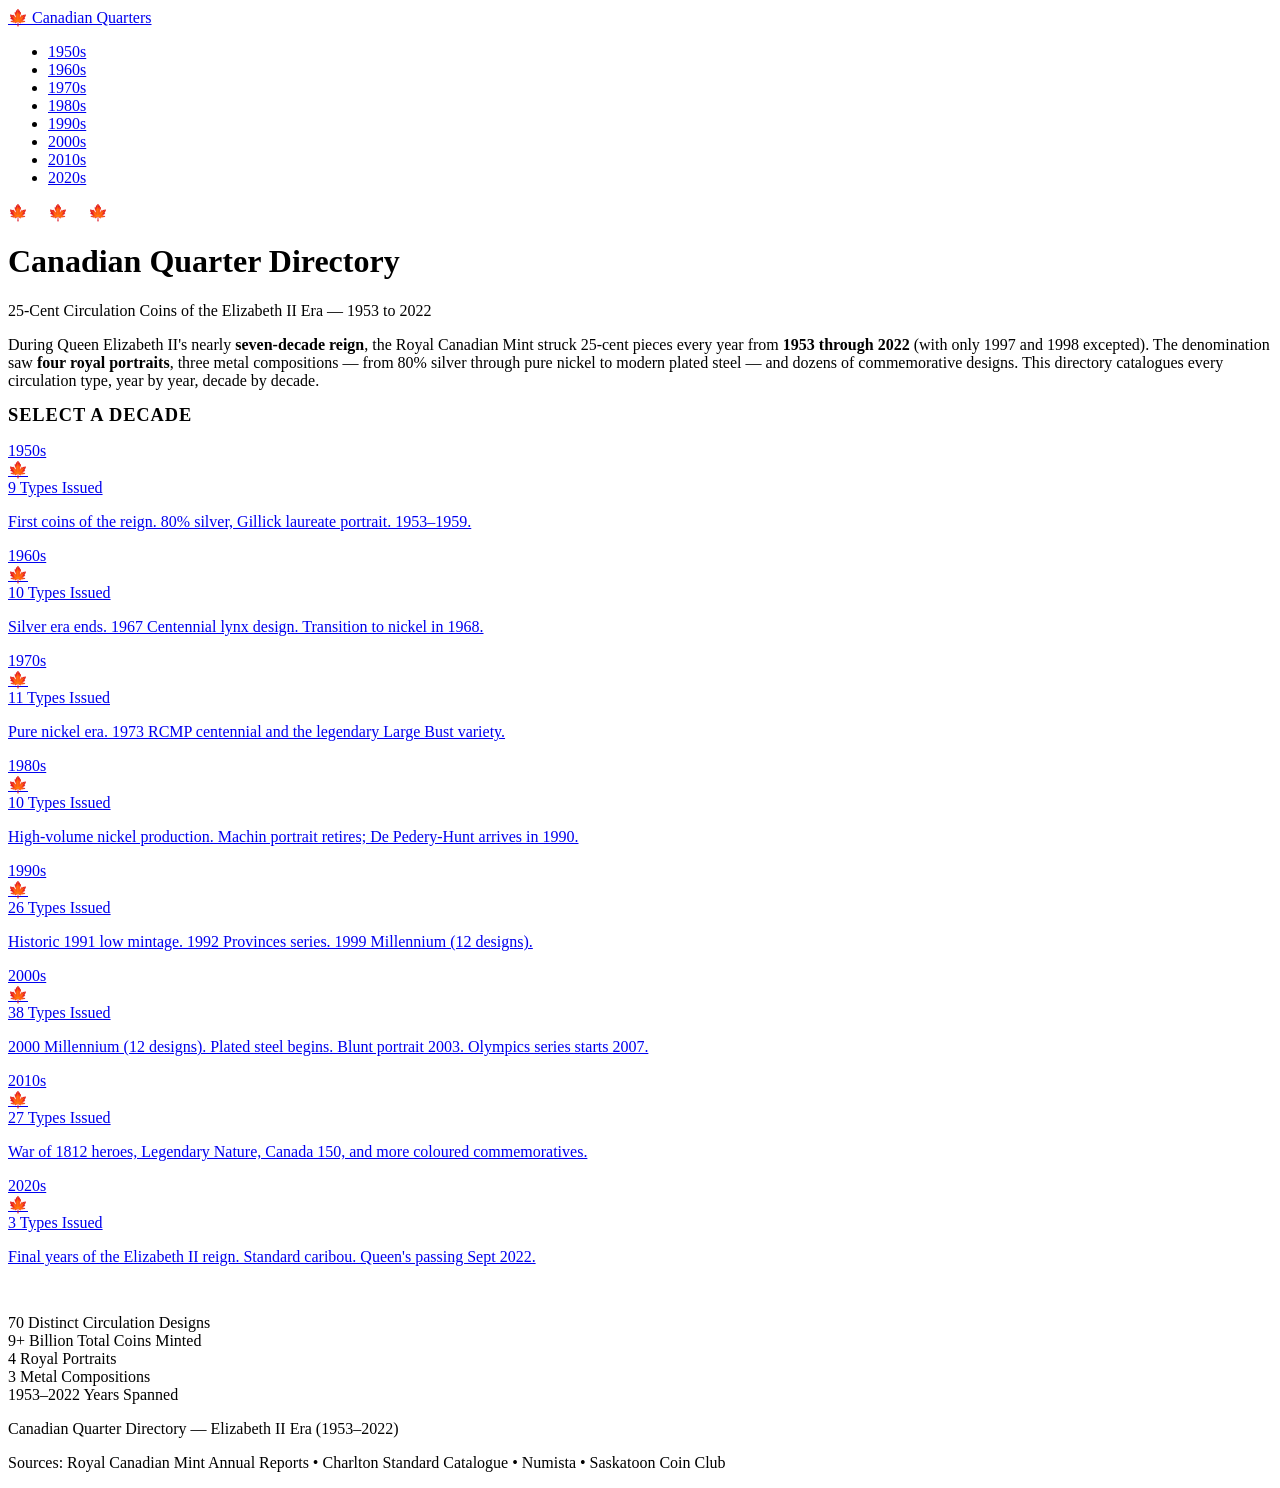
==== index.html @ 165d5d8f "Add files via upload" ====
<!DOCTYPE html>
<html lang="en">
<head>
  <meta charset="UTF-8" />
  <meta name="viewport" content="width=device-width, initial-scale=1.0" />
  <title>Canadian Quarter Directory — Elizabeth II Era (1953–2022)</title>
  <link rel="stylesheet" href="css/style.css" />
</head>
<body>

<nav>
  <a class="nav-brand" href="index.html">🍁 Canadian Quarters</a>
  <ul class="nav-links">
    <li><a href="pages/1950s.html">1950s</a></li>
    <li><a href="pages/1960s.html">1960s</a></li>
    <li><a href="pages/1970s.html">1970s</a></li>
    <li><a href="pages/1980s.html">1980s</a></li>
    <li><a href="pages/1990s.html">1990s</a></li>
    <li><a href="pages/2000s.html">2000s</a></li>
    <li><a href="pages/2010s.html">2010s</a></li>
    <li><a href="pages/2020s.html">2020s</a></li>
  </ul>
</nav>

<header class="page-header">
  <span class="maple-accent">🍁 &nbsp; &nbsp; 🍁 &nbsp; &nbsp; 🍁</span>
  <h1>Canadian Quarter Directory</h1>
  <p class="subtitle">25-Cent Circulation Coins of the Elizabeth II Era &mdash; 1953 to 2022</p>
  <div class="header-rule"></div>
</header>

<main class="container">

  <div class="intro-box">
    During Queen Elizabeth II's nearly <strong>seven-decade reign</strong>, the Royal Canadian Mint struck 25-cent pieces every year from <strong>1953 through 2022</strong> (with only 1997 and 1998 excepted). The denomination saw <strong>four royal portraits</strong>, three metal compositions — from 80% silver through pure nickel to modern plated steel — and dozens of commemorative designs. This directory catalogues every circulation type, year by year, decade by decade.
  </div>

  <h2 style="font-family:'Playfair Display',serif; font-size:1.15rem; color:var(--ink-soft); letter-spacing:0.05em; text-transform:uppercase; margin-bottom:1rem;">Select a Decade</h2>

  <div class="decade-grid">

    <a class="decade-card" href="pages/1950s.html">
      <div class="decade-label">1950s</div>
      <div class="decade-flag">🍁</div>
      <div class="decade-count">9 Types Issued</div>
      <p class="decade-desc">First coins of the reign. 80% silver, Gillick laureate portrait. 1953–1959.</p>
    </a>

    <a class="decade-card" href="pages/1960s.html">
      <div class="decade-label">1960s</div>
      <div class="decade-flag">🍁</div>
      <div class="decade-count">10 Types Issued</div>
      <p class="decade-desc">Silver era ends. 1967 Centennial lynx design. Transition to nickel in 1968.</p>
    </a>

    <a class="decade-card" href="pages/1970s.html">
      <div class="decade-label">1970s</div>
      <div class="decade-flag">🍁</div>
      <div class="decade-count">11 Types Issued</div>
      <p class="decade-desc">Pure nickel era. 1973 RCMP centennial and the legendary Large Bust variety.</p>
    </a>

    <a class="decade-card" href="pages/1980s.html">
      <div class="decade-label">1980s</div>
      <div class="decade-flag">🍁</div>
      <div class="decade-count">10 Types Issued</div>
      <p class="decade-desc">High-volume nickel production. Machin portrait retires; De Pedery-Hunt arrives in 1990.</p>
    </a>

    <a class="decade-card" href="pages/1990s.html">
      <div class="decade-label">1990s</div>
      <div class="decade-flag">🍁</div>
      <div class="decade-count">26 Types Issued</div>
      <p class="decade-desc">Historic 1991 low mintage. 1992 Provinces series. 1999 Millennium (12 designs).</p>
    </a>

    <a class="decade-card" href="pages/2000s.html">
      <div class="decade-label">2000s</div>
      <div class="decade-flag">🍁</div>
      <div class="decade-count">38 Types Issued</div>
      <p class="decade-desc">2000 Millennium (12 designs). Plated steel begins. Blunt portrait 2003. Olympics series starts 2007.</p>
    </a>

    <a class="decade-card" href="pages/2010s.html">
      <div class="decade-label">2010s</div>
      <div class="decade-flag">🍁</div>
      <div class="decade-count">27 Types Issued</div>
      <p class="decade-desc">War of 1812 heroes, Legendary Nature, Canada 150, and more coloured commemoratives.</p>
    </a>

    <a class="decade-card" href="pages/2020s.html">
      <div class="decade-label">2020s</div>
      <div class="decade-flag">🍁</div>
      <div class="decade-count">3 Types Issued</div>
      <p class="decade-desc">Final years of the Elizabeth II reign. Standard caribou. Queen's passing Sept 2022.</p>
    </a>

  </div>

  <!-- Summary stats -->
  <div class="stats-bar" style="margin-top:3rem;">
    <div class="stat">
      <span class="stat-value">70</span>
      <span class="stat-label">Distinct Circulation Designs</span>
    </div>
    <div class="stat">
      <span class="stat-value">9+&nbsp;Billion</span>
      <span class="stat-label">Total Coins Minted</span>
    </div>
    <div class="stat">
      <span class="stat-value">4</span>
      <span class="stat-label">Royal Portraits</span>
    </div>
    <div class="stat">
      <span class="stat-value">3</span>
      <span class="stat-label">Metal Compositions</span>
    </div>
    <div class="stat">
      <span class="stat-value">1953–2022</span>
      <span class="stat-label">Years Spanned</span>
    </div>
  </div>

</main>

<footer>
  <p>Canadian Quarter Directory &mdash; Elizabeth II Era (1953–2022)</p>
  <p>Sources: Royal Canadian Mint Annual Reports &bull; Charlton Standard Catalogue &bull; Numista &bull; Saskatoon Coin Club</p>
</footer>

</body>
</html>
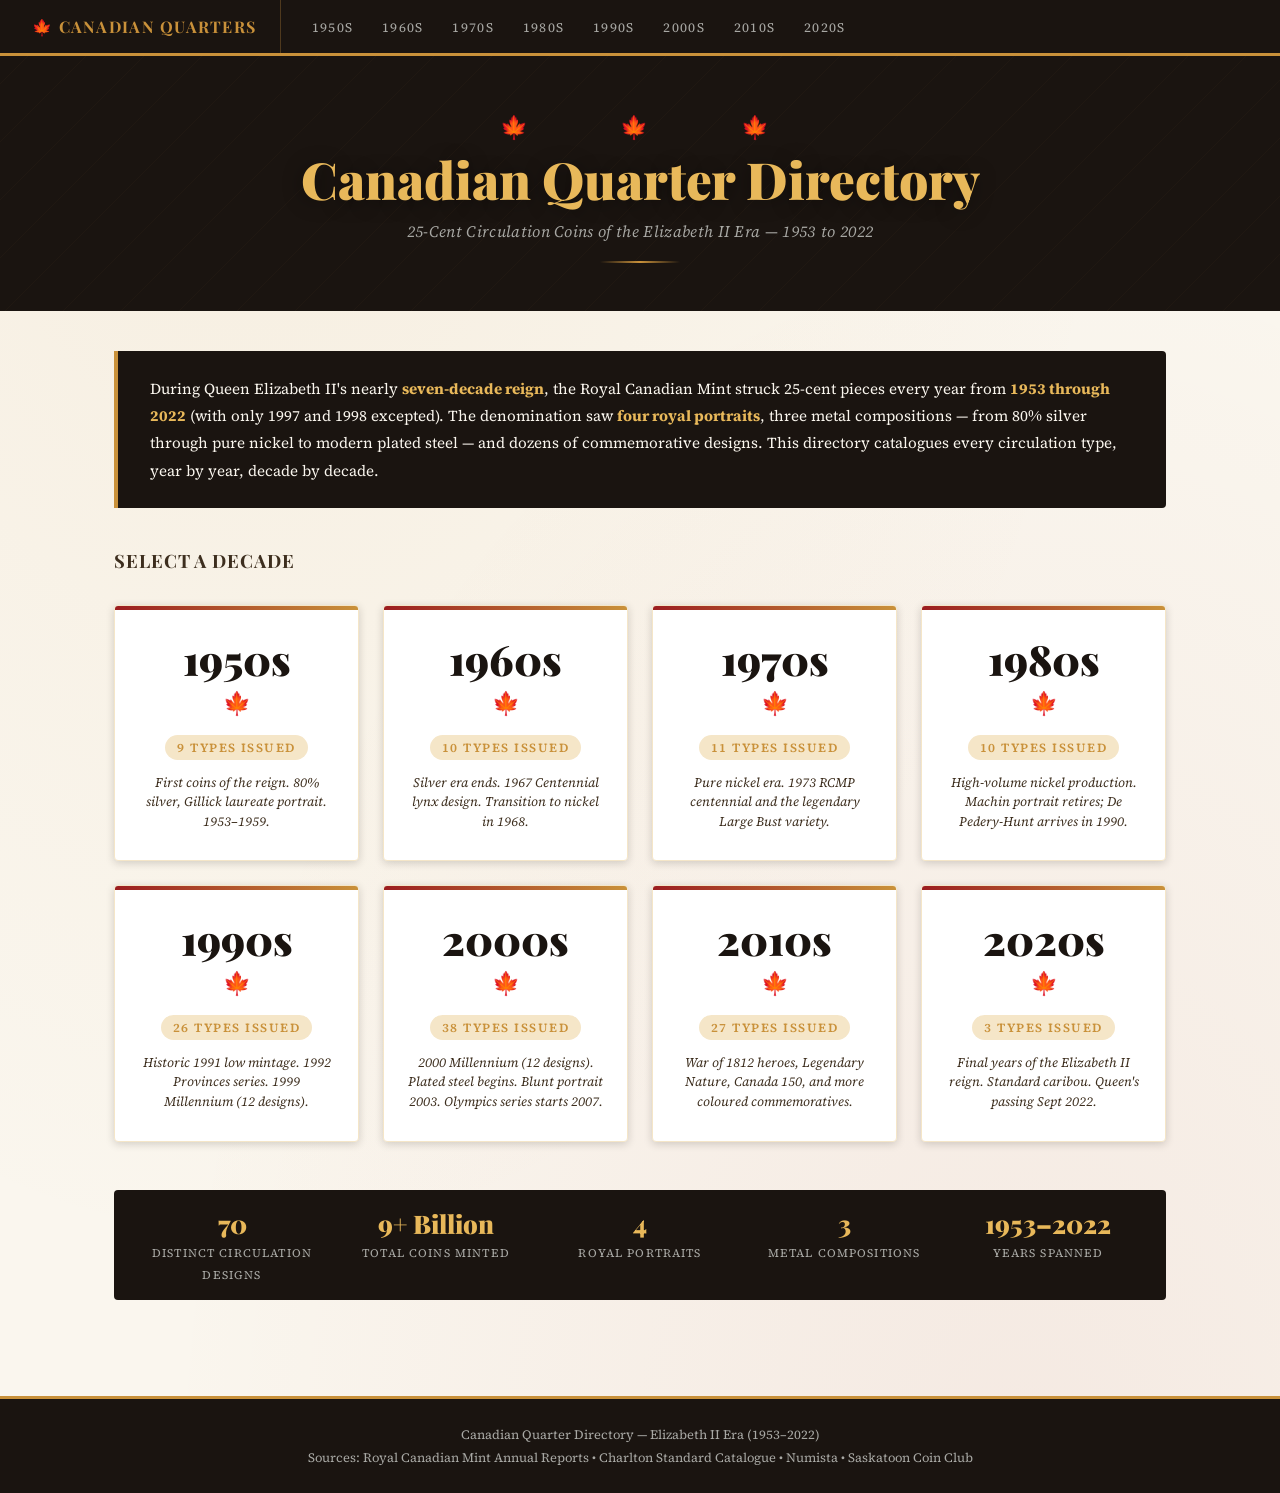
==== commit 614722bd: "Add files via upload" ====
--- a/index.html
+++ b/index.html
@@ -4,21 +4,21 @@
   <meta charset="UTF-8" />
   <meta name="viewport" content="width=device-width, initial-scale=1.0" />
   <title>Canadian Quarter Directory — Elizabeth II Era (1953–2022)</title>
-  <link rel="stylesheet" href="css/style.css" />
+  <link rel="stylesheet" href="style.css" />
 </head>
 <body>
 
 <nav>
   <a class="nav-brand" href="index.html">🍁 Canadian Quarters</a>
   <ul class="nav-links">
-    <li><a href="pages/1950s.html">1950s</a></li>
-    <li><a href="pages/1960s.html">1960s</a></li>
-    <li><a href="pages/1970s.html">1970s</a></li>
-    <li><a href="pages/1980s.html">1980s</a></li>
-    <li><a href="pages/1990s.html">1990s</a></li>
-    <li><a href="pages/2000s.html">2000s</a></li>
-    <li><a href="pages/2010s.html">2010s</a></li>
-    <li><a href="pages/2020s.html">2020s</a></li>
+    <li><a href="1950s.html">1950s</a></li>
+    <li><a href="1960s.html">1960s</a></li>
+    <li><a href="1970s.html">1970s</a></li>
+    <li><a href="1980s.html">1980s</a></li>
+    <li><a href="1990s.html">1990s</a></li>
+    <li><a href="2000s.html">2000s</a></li>
+    <li><a href="2010s.html">2010s</a></li>
+    <li><a href="2020s.html">2020s</a></li>
   </ul>
 </nav>
 
@@ -39,56 +39,56 @@
 
   <div class="decade-grid">
 
-    <a class="decade-card" href="pages/1950s.html">
+    <a class="decade-card" href="1950s.html">
       <div class="decade-label">1950s</div>
       <div class="decade-flag">🍁</div>
       <div class="decade-count">9 Types Issued</div>
       <p class="decade-desc">First coins of the reign. 80% silver, Gillick laureate portrait. 1953–1959.</p>
     </a>
 
-    <a class="decade-card" href="pages/1960s.html">
+    <a class="decade-card" href="1960s.html">
       <div class="decade-label">1960s</div>
       <div class="decade-flag">🍁</div>
       <div class="decade-count">10 Types Issued</div>
       <p class="decade-desc">Silver era ends. 1967 Centennial lynx design. Transition to nickel in 1968.</p>
     </a>
 
-    <a class="decade-card" href="pages/1970s.html">
+    <a class="decade-card" href="1970s.html">
       <div class="decade-label">1970s</div>
       <div class="decade-flag">🍁</div>
       <div class="decade-count">11 Types Issued</div>
       <p class="decade-desc">Pure nickel era. 1973 RCMP centennial and the legendary Large Bust variety.</p>
     </a>
 
-    <a class="decade-card" href="pages/1980s.html">
+    <a class="decade-card" href="1980s.html">
       <div class="decade-label">1980s</div>
       <div class="decade-flag">🍁</div>
       <div class="decade-count">10 Types Issued</div>
       <p class="decade-desc">High-volume nickel production. Machin portrait retires; De Pedery-Hunt arrives in 1990.</p>
     </a>
 
-    <a class="decade-card" href="pages/1990s.html">
+    <a class="decade-card" href="1990s.html">
       <div class="decade-label">1990s</div>
       <div class="decade-flag">🍁</div>
       <div class="decade-count">26 Types Issued</div>
       <p class="decade-desc">Historic 1991 low mintage. 1992 Provinces series. 1999 Millennium (12 designs).</p>
     </a>
 
-    <a class="decade-card" href="pages/2000s.html">
+    <a class="decade-card" href="2000s.html">
       <div class="decade-label">2000s</div>
       <div class="decade-flag">🍁</div>
       <div class="decade-count">38 Types Issued</div>
       <p class="decade-desc">2000 Millennium (12 designs). Plated steel begins. Blunt portrait 2003. Olympics series starts 2007.</p>
     </a>
 
-    <a class="decade-card" href="pages/2010s.html">
+    <a class="decade-card" href="2010s.html">
       <div class="decade-label">2010s</div>
       <div class="decade-flag">🍁</div>
       <div class="decade-count">27 Types Issued</div>
       <p class="decade-desc">War of 1812 heroes, Legendary Nature, Canada 150, and more coloured commemoratives.</p>
     </a>
 
-    <a class="decade-card" href="pages/2020s.html">
+    <a class="decade-card" href="2020s.html">
       <div class="decade-label">2020s</div>
       <div class="decade-flag">🍁</div>
       <div class="decade-count">3 Types Issued</div>
--- a/style.css
+++ b/style.css
@@ -0,0 +1,500 @@
+/* ============================================
+   CANADIAN QUARTERS DIRECTORY — GLOBAL STYLES
+   ============================================ */
+
+@import url('https://fonts.googleapis.com/css2?family=Playfair+Display:ital,wght@0,400;0,700;0,900;1,400&family=Source+Serif+4:ital,opsz,wght@0,8..60,300;0,8..60,400;0,8..60,600;1,8..60,300&display=swap');
+
+:root {
+  --gold:        #C9913A;
+  --gold-light:  #E8B85A;
+  --gold-pale:   #F5E6C8;
+  --red:         #9B1D20;
+  --red-deep:    #6B1215;
+  --cream:       #FAF6EE;
+  --ink:         #1A1410;
+  --ink-soft:    #3D2E1E;
+  --silver:      #A8A8A4;
+  --silver-pale: #E8E8E4;
+  --shadow:      rgba(26,20,16,0.18);
+}
+
+*, *::before, *::after { box-sizing: border-box; margin: 0; padding: 0; }
+
+html { scroll-behavior: smooth; }
+
+body {
+  font-family: 'Source Serif 4', Georgia, serif;
+  background-color: var(--cream);
+  color: var(--ink);
+  min-height: 100vh;
+  background-image:
+    radial-gradient(ellipse at 20% 0%, rgba(201,145,58,0.08) 0%, transparent 60%),
+    radial-gradient(ellipse at 80% 100%, rgba(155,29,32,0.06) 0%, transparent 60%);
+}
+
+/* ── NAVIGATION ── */
+nav {
+  background: var(--ink);
+  border-bottom: 3px solid var(--gold);
+  padding: 0 2rem;
+  position: sticky;
+  top: 0;
+  z-index: 100;
+  display: flex;
+  align-items: center;
+  gap: 0;
+}
+
+.nav-brand {
+  font-family: 'Playfair Display', Georgia, serif;
+  color: var(--gold);
+  font-size: 1rem;
+  font-weight: 700;
+  letter-spacing: 0.08em;
+  text-transform: uppercase;
+  white-space: nowrap;
+  padding: 1rem 1.5rem 1rem 0;
+  border-right: 1px solid rgba(201,145,58,0.3);
+  margin-right: 1rem;
+  text-decoration: none;
+}
+
+.nav-links {
+  display: flex;
+  flex-wrap: wrap;
+  gap: 0;
+  list-style: none;
+}
+
+.nav-links a {
+  color: var(--silver);
+  text-decoration: none;
+  font-size: 0.82rem;
+  letter-spacing: 0.1em;
+  text-transform: uppercase;
+  padding: 1.1rem 0.9rem;
+  display: block;
+  transition: color 0.2s, background 0.2s;
+}
+
+.nav-links a:hover,
+.nav-links a.active {
+  color: var(--gold-light);
+  background: rgba(201,145,58,0.1);
+}
+
+/* ── HERO / PAGE HEADER ── */
+.page-header {
+  background: var(--ink);
+  color: var(--cream);
+  text-align: center;
+  padding: 3.5rem 2rem 3rem;
+  position: relative;
+  overflow: hidden;
+}
+
+.page-header::before {
+  content: '';
+  position: absolute;
+  inset: 0;
+  background:
+    repeating-linear-gradient(
+      -45deg,
+      transparent,
+      transparent 40px,
+      rgba(201,145,58,0.03) 40px,
+      rgba(201,145,58,0.03) 41px
+    );
+}
+
+.page-header .maple-accent {
+  font-size: 1.4rem;
+  color: var(--red);
+  letter-spacing: 0.5em;
+  display: block;
+  margin-bottom: 0.5rem;
+  position: relative;
+}
+
+.page-header h1 {
+  font-family: 'Playfair Display', Georgia, serif;
+  font-size: clamp(1.8rem, 5vw, 3.2rem);
+  font-weight: 900;
+  color: var(--gold-light);
+  line-height: 1.1;
+  position: relative;
+  text-shadow: 0 2px 20px rgba(0,0,0,0.4);
+}
+
+.page-header .subtitle {
+  font-size: 1rem;
+  color: var(--silver);
+  margin-top: 0.75rem;
+  font-style: italic;
+  position: relative;
+  letter-spacing: 0.02em;
+}
+
+.header-rule {
+  width: 80px;
+  height: 2px;
+  background: linear-gradient(90deg, transparent, var(--gold), transparent);
+  margin: 1.2rem auto 0;
+}
+
+/* ── MAIN CONTENT WRAPPER ── */
+.container {
+  max-width: 1100px;
+  margin: 0 auto;
+  padding: 2.5rem 1.5rem 4rem;
+}
+
+/* ── DECADE GRID (index page) ── */
+.decade-grid {
+  display: grid;
+  grid-template-columns: repeat(auto-fill, minmax(220px, 1fr));
+  gap: 1.5rem;
+  margin-top: 2rem;
+}
+
+.decade-card {
+  background: #fff;
+  border: 1px solid var(--gold-pale);
+  border-radius: 4px;
+  text-decoration: none;
+  color: var(--ink);
+  display: flex;
+  flex-direction: column;
+  align-items: center;
+  padding: 2rem 1.5rem 1.8rem;
+  position: relative;
+  overflow: hidden;
+  transition: transform 0.25s, box-shadow 0.25s, border-color 0.25s;
+  box-shadow: 0 2px 8px var(--shadow);
+}
+
+.decade-card::before {
+  content: '';
+  position: absolute;
+  top: 0; left: 0; right: 0;
+  height: 4px;
+  background: linear-gradient(90deg, var(--red), var(--gold));
+}
+
+.decade-card:hover {
+  transform: translateY(-4px);
+  box-shadow: 0 10px 28px var(--shadow);
+  border-color: var(--gold);
+}
+
+.decade-label {
+  font-family: 'Playfair Display', Georgia, serif;
+  font-size: 2.6rem;
+  font-weight: 900;
+  color: var(--ink);
+  line-height: 1;
+}
+
+.decade-flag {
+  font-size: 1.4rem;
+  margin: 0.5rem 0 0.6rem;
+}
+
+.decade-count {
+  font-size: 0.78rem;
+  letter-spacing: 0.12em;
+  text-transform: uppercase;
+  color: var(--gold);
+  font-weight: 600;
+  background: var(--gold-pale);
+  padding: 0.25rem 0.75rem;
+  border-radius: 20px;
+  margin-top: 0.4rem;
+}
+
+.decade-desc {
+  font-size: 0.82rem;
+  color: var(--ink-soft);
+  text-align: center;
+  margin-top: 0.8rem;
+  line-height: 1.5;
+  font-style: italic;
+}
+
+/* ── INTRO BLURB ── */
+.intro-box {
+  background: var(--ink);
+  color: var(--cream);
+  border-left: 4px solid var(--gold);
+  padding: 1.5rem 2rem;
+  border-radius: 0 4px 4px 0;
+  margin-bottom: 2.5rem;
+  font-size: 0.95rem;
+  line-height: 1.8;
+}
+
+.intro-box strong { color: var(--gold-light); }
+
+/* ── SECTION HEADERS (decade pages) ── */
+.section-title {
+  font-family: 'Playfair Display', Georgia, serif;
+  font-size: 1.4rem;
+  font-weight: 700;
+  color: var(--red-deep);
+  border-bottom: 2px solid var(--gold-pale);
+  padding-bottom: 0.5rem;
+  margin: 2.5rem 0 1.5rem;
+  display: flex;
+  align-items: baseline;
+  gap: 0.75rem;
+}
+
+.section-title span {
+  font-size: 0.75rem;
+  font-family: 'Source Serif 4', serif;
+  color: var(--silver);
+  text-transform: uppercase;
+  letter-spacing: 0.1em;
+  font-weight: 400;
+}
+
+/* ── QUARTER CARD ── */
+.quarter-list {
+  display: flex;
+  flex-direction: column;
+  gap: 1.1rem;
+}
+
+.quarter-card {
+  background: #fff;
+  border: 1px solid var(--silver-pale);
+  border-radius: 4px;
+  display: grid;
+  grid-template-columns: 90px 1fr;
+  gap: 1.2rem;
+  padding: 1.2rem 1.4rem;
+  align-items: center;
+  box-shadow: 0 1px 4px rgba(0,0,0,0.06);
+  transition: box-shadow 0.2s, border-color 0.2s;
+}
+
+.quarter-card:hover {
+  box-shadow: 0 4px 16px var(--shadow);
+  border-color: var(--gold-pale);
+}
+
+/* Coin placeholder circle */
+.coin-placeholder {
+  width: 80px;
+  height: 80px;
+  border-radius: 50%;
+  background: linear-gradient(135deg, #E8E8E0 0%, #C8C8C0 40%, #E0DFD8 100%);
+  border: 3px solid var(--silver);
+  display: flex;
+  flex-direction: column;
+  align-items: center;
+  justify-content: center;
+  flex-shrink: 0;
+  position: relative;
+  box-shadow:
+    inset 0 2px 4px rgba(255,255,255,0.6),
+    inset 0 -2px 4px rgba(0,0,0,0.15),
+    0 3px 10px rgba(0,0,0,0.18);
+  font-size: 0.58rem;
+  color: var(--silver);
+  text-align: center;
+  letter-spacing: 0.05em;
+  text-transform: uppercase;
+  line-height: 1.3;
+  padding: 0.3rem;
+  font-family: 'Source Serif 4', serif;
+}
+
+.coin-placeholder.gold-era {
+  background: linear-gradient(135deg, #F0D890 0%, #C9913A 40%, #E8B85A 100%);
+  border-color: var(--gold);
+  color: var(--red-deep);
+  box-shadow:
+    inset 0 2px 4px rgba(255,255,255,0.4),
+    inset 0 -2px 4px rgba(0,0,0,0.2),
+    0 3px 10px rgba(201,145,58,0.35);
+}
+
+.coin-year {
+  font-size: 0.72rem;
+  font-weight: 700;
+  display: block;
+}
+
+.coin-img {
+  width: 80px;
+  height: 80px;
+  border-radius: 50%;
+  object-fit: cover;
+  border: 3px solid var(--silver);
+  box-shadow: 0 3px 10px rgba(0,0,0,0.18);
+  flex-shrink: 0;
+}
+
+.quarter-info h3 {
+  font-family: 'Playfair Display', Georgia, serif;
+  font-size: 1.05rem;
+  font-weight: 700;
+  color: var(--ink);
+  margin-bottom: 0.25rem;
+}
+
+.quarter-info .year-badge {
+  display: inline-block;
+  background: var(--ink);
+  color: var(--gold-light);
+  font-size: 0.72rem;
+  font-weight: 700;
+  letter-spacing: 0.08em;
+  padding: 0.15rem 0.55rem;
+  border-radius: 3px;
+  margin-right: 0.4rem;
+  font-family: 'Source Serif 4', serif;
+}
+
+.quarter-info .composition-badge {
+  display: inline-block;
+  background: var(--gold-pale);
+  color: var(--ink-soft);
+  font-size: 0.7rem;
+  padding: 0.15rem 0.5rem;
+  border-radius: 3px;
+  border: 1px solid var(--gold);
+  font-family: 'Source Serif 4', serif;
+}
+
+.quarter-info .description {
+  font-size: 0.85rem;
+  color: var(--ink-soft);
+  margin-top: 0.4rem;
+  line-height: 1.55;
+}
+
+.quarter-info .mintage {
+  font-size: 0.8rem;
+  color: var(--red-deep);
+  margin-top: 0.35rem;
+  font-weight: 600;
+  letter-spacing: 0.02em;
+}
+
+.quarter-info .mintage span {
+  color: var(--ink-soft);
+  font-weight: 400;
+  margin-left: 0.3em;
+}
+
+.quarter-info .note {
+  font-size: 0.77rem;
+  color: var(--silver);
+  font-style: italic;
+  margin-top: 0.25rem;
+}
+
+/* ── COMMEMORATIVE BADGE ── */
+.comm-badge {
+  display: inline-block;
+  background: var(--red);
+  color: #fff;
+  font-size: 0.65rem;
+  text-transform: uppercase;
+  letter-spacing: 0.1em;
+  padding: 0.12rem 0.5rem;
+  border-radius: 20px;
+  margin-left: 0.4rem;
+  vertical-align: middle;
+}
+
+/* ── BACK LINK ── */
+.back-link {
+  display: inline-flex;
+  align-items: center;
+  gap: 0.4rem;
+  color: var(--gold);
+  text-decoration: none;
+  font-size: 0.85rem;
+  letter-spacing: 0.05em;
+  text-transform: uppercase;
+  margin-bottom: 2rem;
+  transition: gap 0.2s;
+}
+
+.back-link:hover { gap: 0.7rem; }
+.back-link::before { content: '←'; }
+
+/* ── STATS BAR ── */
+.stats-bar {
+  display: flex;
+  flex-wrap: wrap;
+  gap: 1rem;
+  background: var(--ink);
+  border-radius: 4px;
+  padding: 1rem 1.5rem;
+  margin-bottom: 2rem;
+}
+
+.stat {
+  flex: 1;
+  min-width: 120px;
+  text-align: center;
+}
+
+.stat-value {
+  font-family: 'Playfair Display', Georgia, serif;
+  font-size: 1.6rem;
+  font-weight: 900;
+  color: var(--gold-light);
+  display: block;
+}
+
+.stat-label {
+  font-size: 0.72rem;
+  color: var(--silver);
+  text-transform: uppercase;
+  letter-spacing: 0.1em;
+}
+
+/* ── FOOTER ── */
+footer {
+  background: var(--ink);
+  border-top: 3px solid var(--gold);
+  color: var(--silver);
+  text-align: center;
+  padding: 1.5rem 2rem;
+  font-size: 0.8rem;
+  line-height: 1.8;
+}
+
+footer a { color: var(--gold); text-decoration: none; }
+footer a:hover { color: var(--gold-light); }
+
+/* ── KEY DATE HIGHLIGHT ── */
+.quarter-card.key-date {
+  border-left: 4px solid var(--red);
+  background: #fff8f8;
+}
+
+.quarter-card.key-date .quarter-info h3::after {
+  content: ' ★ Key Date';
+  font-size: 0.65rem;
+  color: var(--red);
+  font-family: 'Source Serif 4', serif;
+  font-weight: 600;
+  letter-spacing: 0.1em;
+  text-transform: uppercase;
+  margin-left: 0.5rem;
+}
+
+/* ── RESPONSIVE ── */
+@media (max-width: 600px) {
+  .quarter-card { grid-template-columns: 70px 1fr; }
+  .coin-placeholder, .coin-img { width: 65px; height: 65px; }
+  nav { flex-direction: column; padding: 0.5rem 1rem; gap: 0.25rem; }
+  .nav-links a { padding: 0.5rem 0.6rem; font-size: 0.75rem; }
+  .decade-grid { grid-template-columns: repeat(2, 1fr); }
+}
